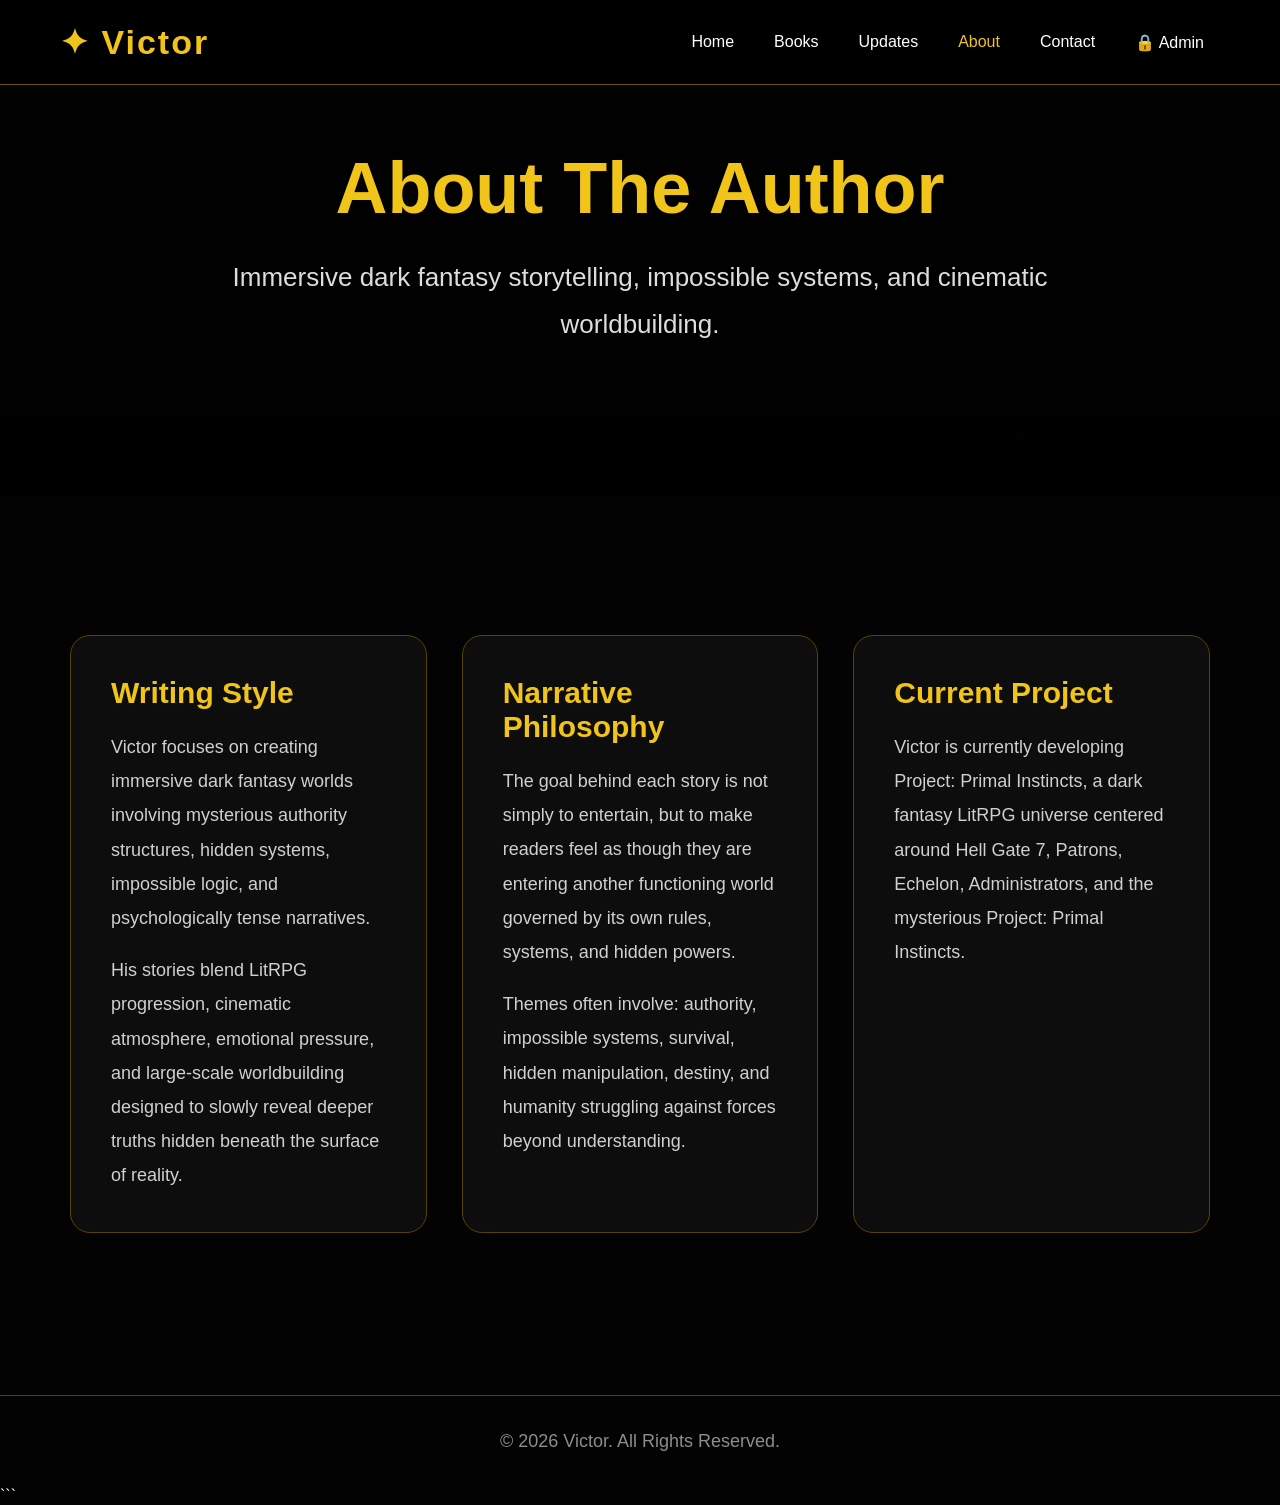
==== about.html @ 2ba02d4b "Add files via upload" ====
<!DOCTYPE html>
<html lang="en">

<head>

    <meta charset="UTF-8">

    <meta
        name="viewport"
        content="width=device-width, initial-scale=1.0"
    >

    <title>About | Victor</title>

    <link rel="stylesheet" href="style.css">

</head>

<body>

<!-- HEADER -->

<header>

    <div class="logo">

        ✦ Victor

    </div>

    <nav>

        <a href="index.html">
            Home
        </a>

        <a href="books.html">
            Books
        </a>

        <a href="updates.html">
            Updates
        </a>

        <a href="about.html" class="active">
            About
        </a>

        <a href="contact.html">
            Contact
        </a>

        <a href="admin.html">
            🔒 Admin
        </a>

    </nav>

</header>

<!-- HERO -->

<section class="about-hero">

    <div class="overlay"></div>

    <div class="about-hero-content">

        <h1>

            About The Author

        </h1>

        <p>

            Immersive dark fantasy storytelling,
            impossible systems,
            and cinematic worldbuilding.

        </p>

    </div>

</section>

<!-- ABOUT SECTION -->

<section class="page-section">

    <div class="about-layout">

        <div class="about-box">

            <h2>

                Writing Style

            </h2>

            <p>

                Victor focuses on creating immersive
                dark fantasy worlds involving mysterious
                authority structures, hidden systems,
                impossible logic, and psychologically
                tense narratives.

            </p>

            <br>

            <p>

                His stories blend LitRPG progression,
                cinematic atmosphere, emotional pressure,
                and large-scale worldbuilding designed
                to slowly reveal deeper truths hidden
                beneath the surface of reality.

            </p>

        </div>

        <div class="about-box">

            <h2>

                Narrative Philosophy

            </h2>

            <p>

                The goal behind each story is not simply
                to entertain, but to make readers feel
                as though they are entering another
                functioning world governed by its own
                rules, systems, and hidden powers.

            </p>

            <br>

            <p>

                Themes often involve:
                authority,
                impossible systems,
                survival,
                hidden manipulation,
                destiny,
                and humanity struggling against forces
                beyond understanding.

            </p>

        </div>

        <div class="about-box">

            <h2>

                Current Project

            </h2>

            <p>

                Victor is currently developing
                Project: Primal Instincts,
                a dark fantasy LitRPG universe
                centered around Hell Gate 7,
                Patrons,
                Echelon,
                Administrators,
                and the mysterious
                Project: Primal Instincts.

            </p>

        </div>
    </div>

</section>

<!-- FOOTER -->

<footer>

    © 2026 Victor. All Rights Reserved.

</footer>

</body>
</html>
```
---- style.css ----
*{
    margin:0;
    padding:0;
    box-sizing:border-box;
}

html{
    scroll-behavior:smooth;
}

body{
    background:#030303;
    color:white;
    font-family:Arial, sans-serif;
    overflow-x:hidden;
}

/* HEADER */

header{
    position:fixed;
    top:0;
    width:100%;
    display:flex;
    justify-content:space-between;
    align-items:center;
    padding:22px 60px;
    background:rgba(0,0,0,0.92);
    border-bottom:1px solid #6d5400;
    z-index:1000;
    backdrop-filter:blur(10px);
}

.logo{
    color:#f0c419;
    font-size:34px;
    font-weight:bold;
    letter-spacing:2px;
}

/* NAVIGATION */

nav{
    display:flex;
    align-items:center;
    gap:8px;
    flex-wrap:wrap;
}

nav a{
    color:white;
    text-decoration:none;
    padding:10px 16px;
    border-radius:10px;
    transition:0.3s;
    font-size:16px;
    position:relative;
}

nav a:hover{
    color:#f0c419;
    background:rgba(240,196,25,0.08);
}

nav a::after{
    content:'';
    position:absolute;
    left:14px;
    bottom:6px;
    width:0%;
    height:2px;
    background:#f0c419;
    transition:0.3s;
}

nav a:hover::after{
    width:60%;
}

.active{
    color:#f0c419;
}

/* HERO */

.hero,
.about-hero,
.contact-hero{
    height:55vh;
    background:url('images/hellgate7.png');
    background-size:cover;
    background-position:center;
    position:relative;
    display:flex;
    justify-content:center;
    align-items:center;
    text-align:center;
}

.hero{
    height:100vh;
    align-items:flex-end;
}

/* OVERLAY */

.overlay{
    position:absolute;
    width:100%;
    height:100%;
    background:linear-gradient(
        to bottom,
        rgba(0,0,0,0.35),
        rgba(0,0,0,0.92)
    );
}

/* HERO TEXT */

.about-hero-content,
.contact-hero-content{
    position:relative;
    z-index:2;
    max-width:900px;
    padding:20px;
}

.about-hero-content h1,
.contact-hero-content h1{
    font-size:72px;
    color:#f0c419;
    margin-bottom:25px;
}

.about-hero-content p,
.contact-hero-content p{
    font-size:26px;
    color:#dddddd;
    line-height:1.8;
}

/* HOMEPAGE FEATURED BOOK */

.featured-book{
    position:relative;
    z-index:2;
    margin-top:-140px;
    padding:0 40px 100px;
}

.book-container{
    background:rgba(7,7,7,0.96);
    border:1px solid #5a4300;
    border-radius:28px;
    padding:45px;
    max-width:900px;
    margin:auto;
    box-shadow:
        0 0 40px rgba(0,0,0,0.8),
        0 0 12px rgba(240,196,25,0.08);
}

.top-row{
    display:flex;
    align-items:center;
    gap:18px;
    margin-bottom:30px;
    flex-wrap:wrap;
}

.book-title-small{
    font-size:20px;
    font-weight:bold;
}

.status-badge{
    background:#990000;
    padding:10px 18px;
    border-radius:10px;
    font-weight:bold;
    font-size:15px;
    letter-spacing:1px;
}

.book-container h1{
    font-size:56px;
    color:#f0c419;
    margin-bottom:28px;
    line-height:1.1;
}

.book-description{
    font-size:21px;
    line-height:1.8;
    color:#cfcfcf;
    margin-bottom:45px;
}

/* PROGRESS */

.progress-section h2{
    color:#f0c419;
    margin-bottom:20px;
    font-size:30px;
}

.progress-bar{
    width:100%;
    height:22px;
    background:#191919;
    border-radius:30px;
    overflow:hidden;
    margin-bottom:18px;
}

.progress-fill{
    width:12.5%;
    height:100%;
    background:linear-gradient(
        to right,
        #c58d00,
        #f0c419
    );
}

.progress-text{
    font-size:20px;
    margin-bottom:10px;
}

.chapter-plan{
    color:#8d8d8d;
    font-size:18px;
    margin-bottom:45px;
}

/* UPDATE BOX */

.update-box{
    background:#101010;
    border-left:5px solid #f0c419;
    padding:28px;
    border-radius:10px;
    margin-bottom:45px;
}

.update-box h3{
    color:#f0c419;
    margin-bottom:18px;
    font-size:28px;
}

.update-box p{
    font-size:18px;
    line-height:1.7;
    color:#d7d7d7;
    margin-bottom:10px;
}

/* BUTTONS */

.book-buttons{
    display:flex;
    gap:20px;
    flex-wrap:wrap;
}

.book-buttons a{
    background:#f0c419;
    color:black;
    text-decoration:none;
    padding:16px 28px;
    border-radius:12px;
    font-size:18px;
    font-weight:bold;
    transition:0.3s;
}

.book-buttons a:hover{
    transform:translateY(-4px);
    box-shadow:0 0 15px rgba(240,196,25,0.4);
}

/* PAGE SECTIONS */

.page-section{
    padding:140px 70px 100px;
    min-height:100vh;
}

.page-section h1{
    color:#f0c419;
    font-size:64px;
    margin-bottom:30px;
}

.page-description{
    font-size:22px;
    color:#cccccc;
    max-width:1100px;
    line-height:1.8;
    margin-bottom:60px;
}

/* GRIDS */

.cards-grid,
.contact-grid,
.about-layout{
    display:grid;
    grid-template-columns:
    repeat(auto-fit,minmax(320px,1fr));
    gap:35px;
}

/* CARDS */

.info-card,
.contact-card,
.about-box,
.timeline-card{
    background:#0d0d0d;
    border:1px solid #5a4300;
    border-radius:20px;
    padding:40px;
    transition:0.3s;
}

.info-card:hover,
.contact-card:hover,
.about-box:hover,
.timeline-card:hover{
    transform:translateY(-6px);
    box-shadow:0 0 25px rgba(240,196,25,0.08);
}

.info-card h2,
.contact-card h2,
.about-box h2,
.timeline-card h2{
    color:#f0c419;
    margin-bottom:20px;
    font-size:30px;
}

.info-card p,
.contact-card p,
.about-box p,
.timeline-card p{
    color:#d0d0d0;
    line-height:1.9;
    font-size:18px;
}

/* TIMELINE */

.timeline{
    display:flex;
    flex-direction:column;
    gap:35px;
}

/* FOOTER */

footer{
    border-top:1px solid #5a4300;
    padding:35px;
    text-align:center;
    color:#8d8d8d;
    font-size:18px;
}

/* MOBILE */

@media(max-width:900px){

    header{
        flex-direction:column;
        gap:16px;
        padding:20px;
    }

    .logo{
        font-size:28px;
    }

    nav{
        justify-content:center;
    }

    nav a{
        font-size:15px;
        padding:8px 12px;
    }

    .featured-book{
        padding:0 20px 80px;
        margin-top:-100px;
    }

    .book-container{
        padding:30px;
    }

    .book-container h1{
        font-size:40px;
    }

    .book-description{
        font-size:18px;
    }

    .page-section{
        padding:130px 20px 80px;
    }

    .page-section h1{
        font-size:42px;
    }

    .page-description{
        font-size:18px;
    }

    .about-hero-content h1,
    .contact-hero-content h1{
        font-size:48px;
    }

    .about-hero-content p,
    .contact-hero-content p{
        font-size:18px;
    }

    .book-buttons a{
        width:100%;
        text-align:center;
    }

    .info-card,
    .contact-card,
    .about-box,
    .timeline-card{
        padding:28px;
    }
}

.books-hero,
.updates-hero{
    height:55vh;
    background:url('images/hellgate7.png');
    background-size:cover;
    background-position:center;
    position:relative;
    display:flex;
    justify-content:center;
    align-items:center;
    text-align:center;
}

.books-hero-content,
.updates-hero-content{
    position:relative;
    z-index:2;
    max-width:900px;
    padding:20px;
}

.books-hero-content h1,
.updates-hero-content h1{
    font-size:72px;
    color:#f0c419;
    margin-bottom:25px;
}

.books-hero-content p,
.updates-hero-content p{
    font-size:26px;
    color:#dddddd;
    line-height:1.8;
}
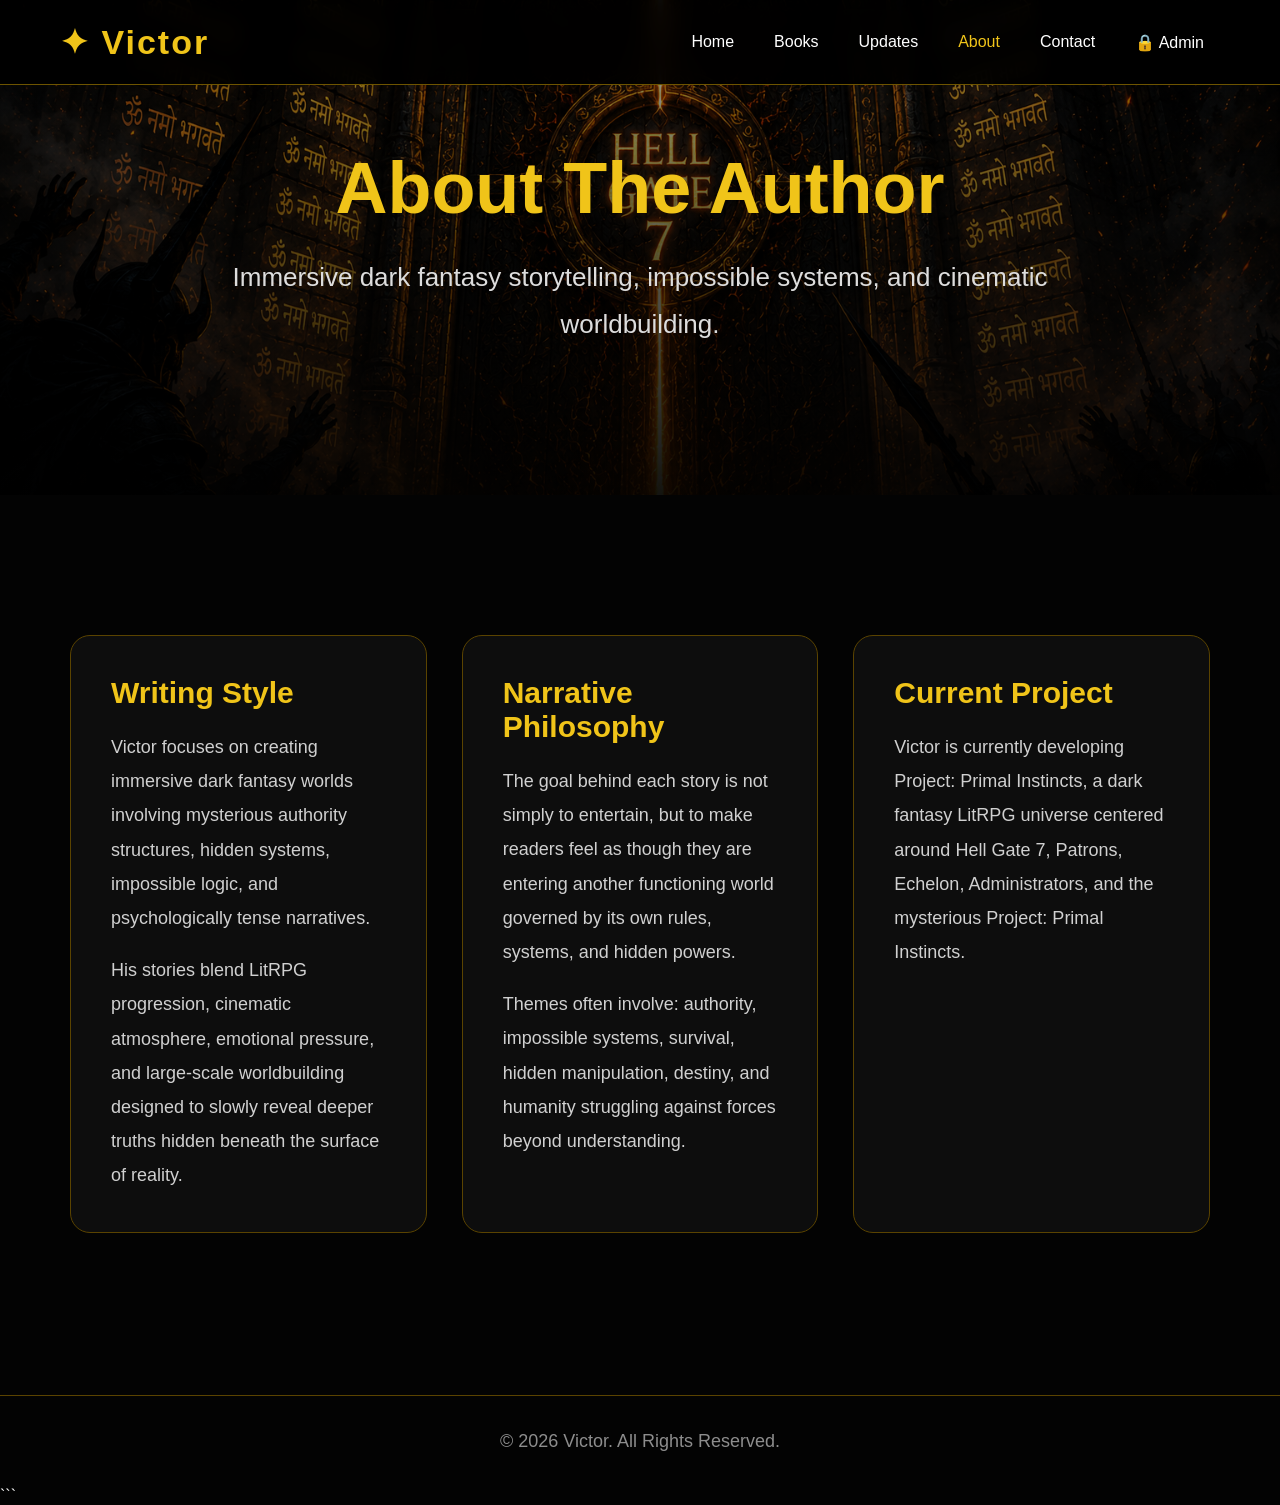
==== commit 6df1996f: "Update about.html" ====
--- a/about.html
+++ b/about.html
@@ -2,6 +2,16 @@
 <html lang="en">
 
 <head>
+    <meta
+    http-equiv="Content-Security-Policy"
+    content="
+    default-src 'self';
+    img-src 'self' https:;
+    style-src 'self' 'unsafe-inline';
+    script-src 'self' 'unsafe-inline';
+    object-src 'none';
+    base-uri 'self';
+    ">
 
     <meta charset="UTF-8">
 
--- a/style.css
+++ b/style.css
@@ -214,7 +214,7 @@
 }
 
 .progress-fill{
-    width:12.5%;
+    width:10%;
     height:100%;
     background:linear-gradient(
         to right,
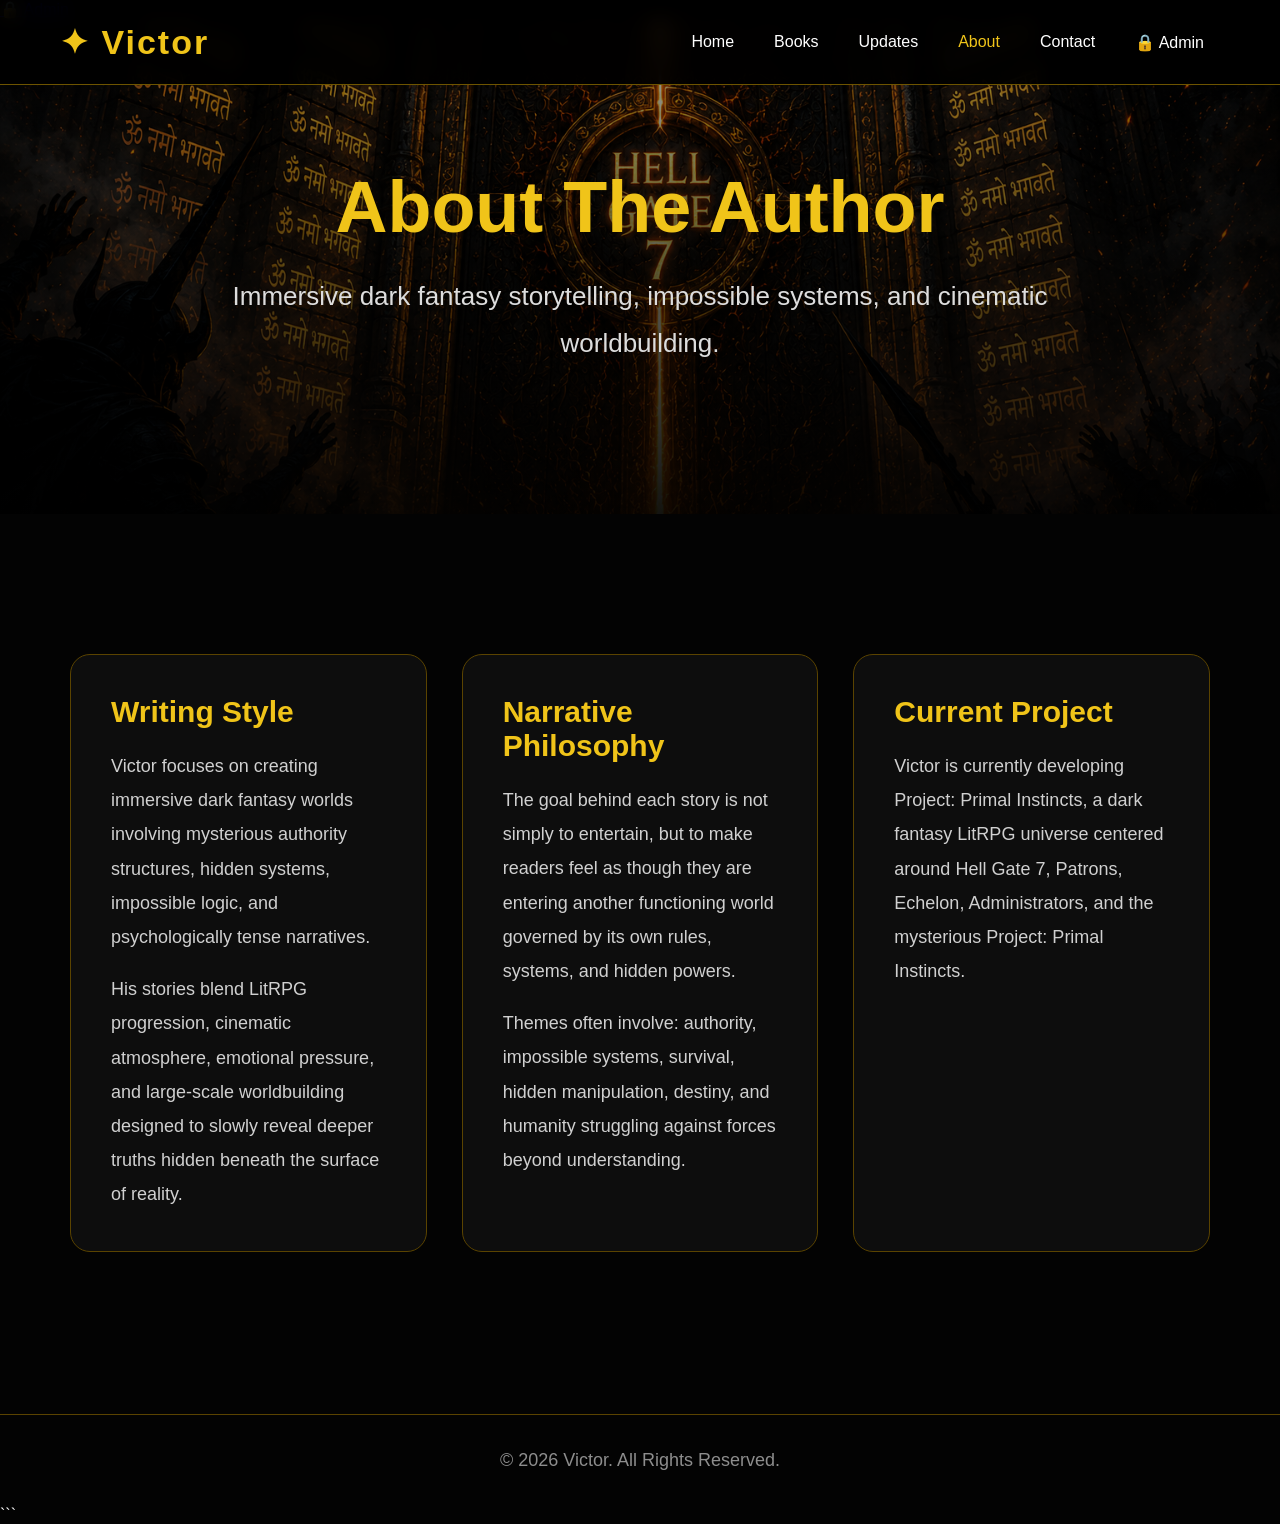
==== commit acda4778: "Update about.html" ====
--- a/about.html
+++ b/about.html
@@ -12,7 +12,29 @@
     object-src 'none';
     base-uri 'self';
     ">
-
+    
+    <meta
+    http-equiv="X-Frame-Options"
+    content="DENY"
+    >
+    
+    <meta
+    name="referrer"
+    content="strict-origin-when-cross-origin"
+    >
+
+    <meta
+    http-equiv="Permissions-Policy"
+    content="
+    geolocation=(),
+    microphone=(),
+    camera=()
+    ">
+
+    <a href="admin.html">
+    🔒 Admin
+    </a>
+    
     <meta charset="UTF-8">
 
     <meta
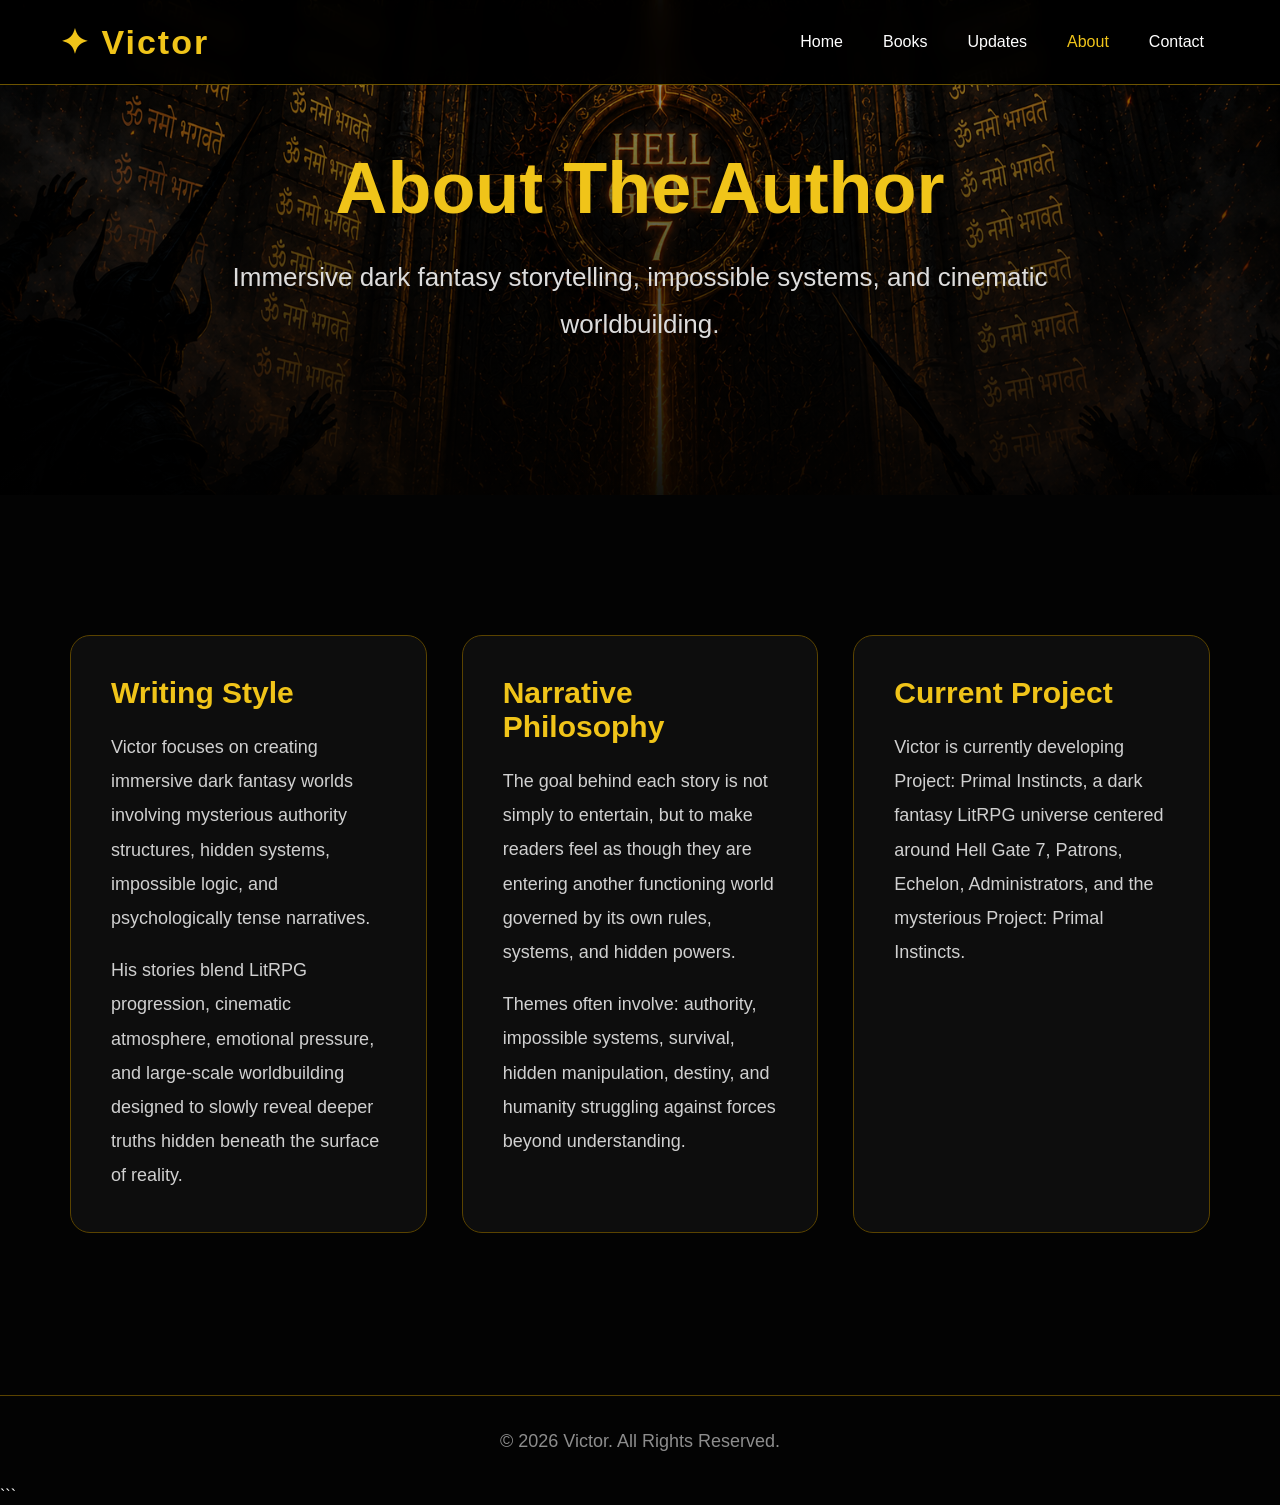
==== commit 5c09f95a: "Update about.html" ====
--- a/about.html
+++ b/about.html
@@ -30,10 +30,6 @@
     microphone=(),
     camera=()
     ">
-
-    <a href="admin.html">
-    🔒 Admin
-    </a>
     
     <meta charset="UTF-8">
 
@@ -81,11 +77,7 @@
         <a href="contact.html">
             Contact
         </a>
-
-        <a href="admin.html">
-            🔒 Admin
-        </a>
-
+        
     </nav>
 
 </header>
